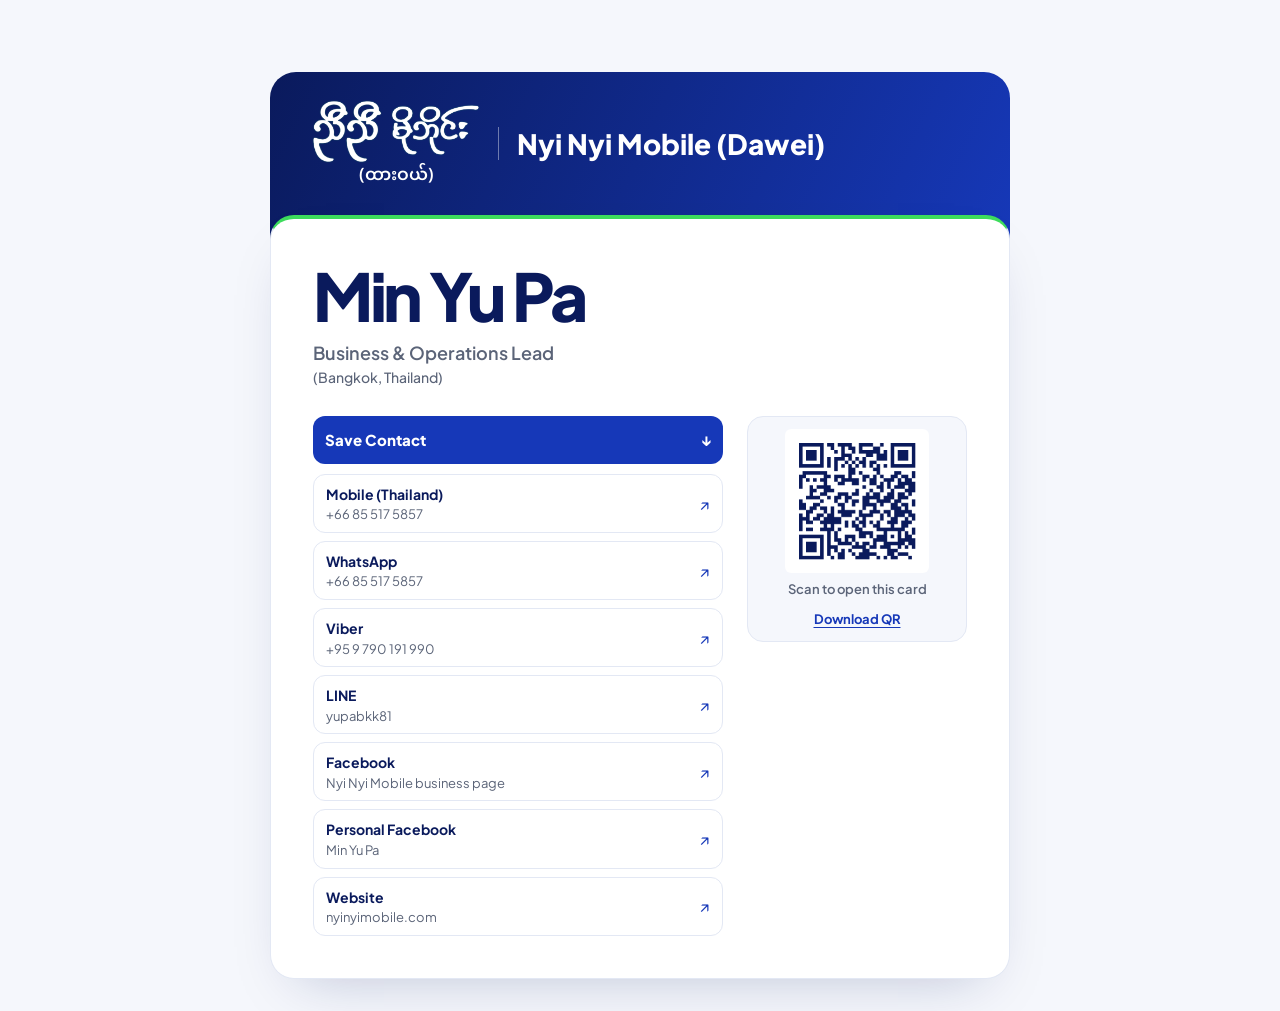
==== card/min-yu-pa/index.html @ 7b46bb81 "Publish Min Yu Pa digital name card" ====
<!doctype html>
<html lang="en">
<head>
  <meta charset="utf-8">
  <meta name="viewport" content="width=device-width, initial-scale=1">
  <title>Min Yu Pa | Nyi Nyi Mobile</title>
  <meta name="description" content="Digital name card for Min Yu Pa, Business &amp; Operations Lead at Nyi Nyi Mobile.">
  <meta name="robots" content="noindex">
  <meta name="theme-color" content="#0a1a5c">
  <link rel="canonical" href="https://nyinyimobile.com/card/min-yu-pa/">
  <link rel="icon" href="../../assets/logo/favicon-64.png" type="image/png">
  <link rel="apple-touch-icon" href="../../assets/logo/apple-touch-icon.png">
  <link rel="preconnect" href="https://fonts.googleapis.com">
  <link rel="preconnect" href="https://fonts.gstatic.com" crossorigin>
  <link href="https://fonts.googleapis.com/css2?family=Noto+Sans+Myanmar:wght@600&family=Plus+Jakarta+Sans:wght@400;500;600;700;800&display=swap" rel="stylesheet">
  <link rel="stylesheet" href="card.css">
  <meta property="og:type" content="website">
  <meta property="og:title" content="Min Yu Pa | Nyi Nyi Mobile">
  <meta property="og:description" content="Business &amp; Operations Lead at Nyi Nyi Mobile.">
  <meta property="og:url" content="https://nyinyimobile.com/card/min-yu-pa/">
  <meta property="og:site_name" content="Nyi Nyi Mobile">
</head>
<body>
  <main class="card" aria-labelledby="name">
    <header class="brand">
      <a class="brand-link" href="../../">
        <span class="brand-mark" aria-hidden="true">
          <img src="../../assets/logo/logo-wordmark-white.png" alt="" width="1200" height="453">
          <span lang="my">(ထားဝယ်)</span>
        </span>
        <span class="brand-name">Nyi Nyi Mobile (Dawei)</span>
      </a>
    </header>

    <section class="panel">
      <div class="identity">
        <h1 id="name">Min Yu Pa</h1>
        <p>Business &amp; Operations Lead</p>
        <p class="location">(Bangkok, Thailand)</p>
      </div>

      <div class="details">
        <div class="contact">
          <a class="save" href="min-yu-pa.vcf" download>Save Contact <span aria-hidden="true">↓</span></a>
          <ul class="channels" aria-label="Contact channels">
            <li><a href="tel:+66855175857">
              <span><strong>Mobile (Thailand)</strong><small>+66 85 517 5857</small></span>
              <span class="arrow" aria-hidden="true">↗</span>
            </a></li>
            <li><a href="https://wa.me/66855175857">
              <span><strong>WhatsApp</strong><small>+66 85 517 5857</small></span>
              <span class="arrow" aria-hidden="true">↗</span>
            </a></li>
            <li><a href="viber://chat?number=%2B959790191990">
              <span><strong>Viber</strong><small>+95 9 790 191 990</small></span>
              <span class="arrow" aria-hidden="true">↗</span>
            </a></li>
            <li><a href="https://line.me/ti/p/hdePA1FH_T">
              <span><strong>LINE</strong><small>yupabkk81</small></span>
              <span class="arrow" aria-hidden="true">↗</span>
            </a></li>
            <li><a href="https://www.facebook.com/profile.php?id=61550840542961">
              <span><strong>Facebook</strong><small>Nyi Nyi Mobile business page</small></span>
              <span class="arrow" aria-hidden="true">↗</span>
            </a></li>
            <li><a href="https://www.facebook.com/min.yu.pa.176594">
              <span><strong>Personal Facebook</strong><small>Min Yu Pa</small></span>
              <span class="arrow" aria-hidden="true">↗</span>
            </a></li>
            <li><a href="../../">
              <span><strong>Website</strong><small>nyinyimobile.com</small></span>
              <span class="arrow" aria-hidden="true">↗</span>
            </a></li>
          </ul>
        </div>

        <figure class="qr">
          <img src="qr.png" width="450" height="450" alt="QR code linking to Min Yu Pa’s digital name card">
          <figcaption>
            Scan to open this card
            <a href="qr.png" download="min-yu-pa-qr.png">Download QR</a>
          </figcaption>
        </figure>
      </div>
    </section>
  </main>
</body>
</html>
---- card/min-yu-pa/card.css ----
:root {
  font-family: "Plus Jakarta Sans", system-ui, sans-serif;
  color: #0f172a;
  background: #f5f7fc;
  --navy: #0a1a5c;
  --blue: #1638b8;
  --green: #3ddc5c;
  --line: #e3e8f4;
  --muted: #5b6478;
}

* { box-sizing: border-box; }

body {
  margin: 0;
  padding: 12px 12px 24px;
}

a { color: inherit; }
a:focus-visible { outline: 3px solid #2f5bff; outline-offset: 4px; }

.card {
  max-width: 740px;
  margin-inline: auto;
}

.brand {
  padding: 14px 16px 34px;
  border-radius: 26px 26px 0 0;
  background: linear-gradient(115deg, var(--navy), var(--blue));
  color: #fff;
}

.brand-link {
  display: inline-flex;
  align-items: center;
  gap: clamp(10px, 3vw, 18px);
  min-height: 44px;
  text-decoration: none;
  font-size: clamp(20px, 5.4vw, 28px);
  font-weight: 800;
  line-height: 1.2;
}

.brand-link:focus-visible { outline-color: var(--green); }

.brand-link img {
  display: block;
  width: clamp(108px, 31vw, 168px);
  height: auto;
}

.brand-mark {
  display: grid;
  flex: none;
  justify-items: center;
  gap: 3px;
  font-family: "Noto Sans Myanmar", system-ui, sans-serif;
  font-size: clamp(14px, 3.6vw, 17px);
  font-weight: 600;
}

.brand-name {
  padding-left: clamp(10px, 3vw, 18px);
  border-left: 1px solid #ffffff66;
}

.panel {
  position: relative;
  margin-top: -20px;
  padding: 16px;
  border: 1px solid var(--line);
  border-top: 4px solid var(--green);
  border-radius: 24px;
  background: #fff;
  box-shadow: 0 24px 56px -28px #0a1a5c40;
}

.identity h1 {
  margin: 0;
  color: var(--navy);
  font-size: clamp(36px, 9vw, 66px);
  font-weight: 800;
  line-height: 1.06;
  letter-spacing: -.05em;
}

.identity p {
  margin: 10px 0 0;
  color: var(--muted);
  font-size: clamp(15px, 3.4vw, 18px);
  font-weight: 600;
}

.identity .location {
  margin-top: 4px;
  font-size: 14px;
  font-weight: 500;
}

.details {
  display: grid;
  grid-template-columns: minmax(0, 1fr);
  gap: 14px;
  margin-top: 18px;
}

.channels {
  display: grid;
  gap: 8px;
  margin: 0;
  padding: 0;
  list-style: none;
}

.channels a,
.save {
  display: flex;
  align-items: center;
  justify-content: space-between;
  gap: 12px;
  min-height: 48px;
  padding: 8px 12px;
  border-radius: 12px;
  text-decoration: none;
}

.channels a {
  border: 1px solid var(--line);
  color: var(--navy);
  line-height: 1.35;
  overflow-wrap: anywhere;
}

.channels a:hover { background: #f5f7fc; }
.channels strong { font-size: 14px; }
.channels small {
  display: block;
  margin-top: 2px;
  color: var(--muted);
  font-size: 13px;
}

.arrow { flex: none; color: var(--blue); }

.save {
  margin-bottom: 10px;
  background: var(--blue);
  color: #fff;
  font-size: 15px;
  font-weight: 800;
}

.save:hover { background: var(--navy); }

.qr {
  display: grid;
  grid-template-columns: 104px minmax(0, 1fr);
  align-items: center;
  gap: 12px;
  margin: 0;
  padding: 10px;
  border: 1px solid var(--line);
  border-radius: 16px;
  background: #f5f7fc;
}

.qr img {
  width: min(100%, 144px);
  height: auto;
  border-radius: 6px;
}

.qr figcaption {
  color: var(--muted);
  font-size: 13px;
  font-weight: 600;
}

.qr a {
  display: inline-flex;
  align-items: center;
  min-height: 44px;
  color: var(--blue);
  font-size: 13px;
  font-weight: 700;
  text-underline-offset: 3px;
}

@media (min-width: 600px) {
  body { padding: clamp(20px, 8vh, 84px) 16px 32px; }
  .brand { padding: 28px clamp(24px, 6vw, 42px) 52px; }
  .panel { margin-top: -24px; padding: clamp(24px, 6vw, 42px); }
  .details {
    grid-template-columns: minmax(0, 1fr) minmax(184px, 220px);
    align-items: start;
    gap: 24px;
    margin-top: 30px;
  }
  .qr {
    grid-template-columns: minmax(0, 1fr);
    justify-items: center;
    gap: 8px;
    padding: 12px 12px 0;
    text-align: center;
  }
}
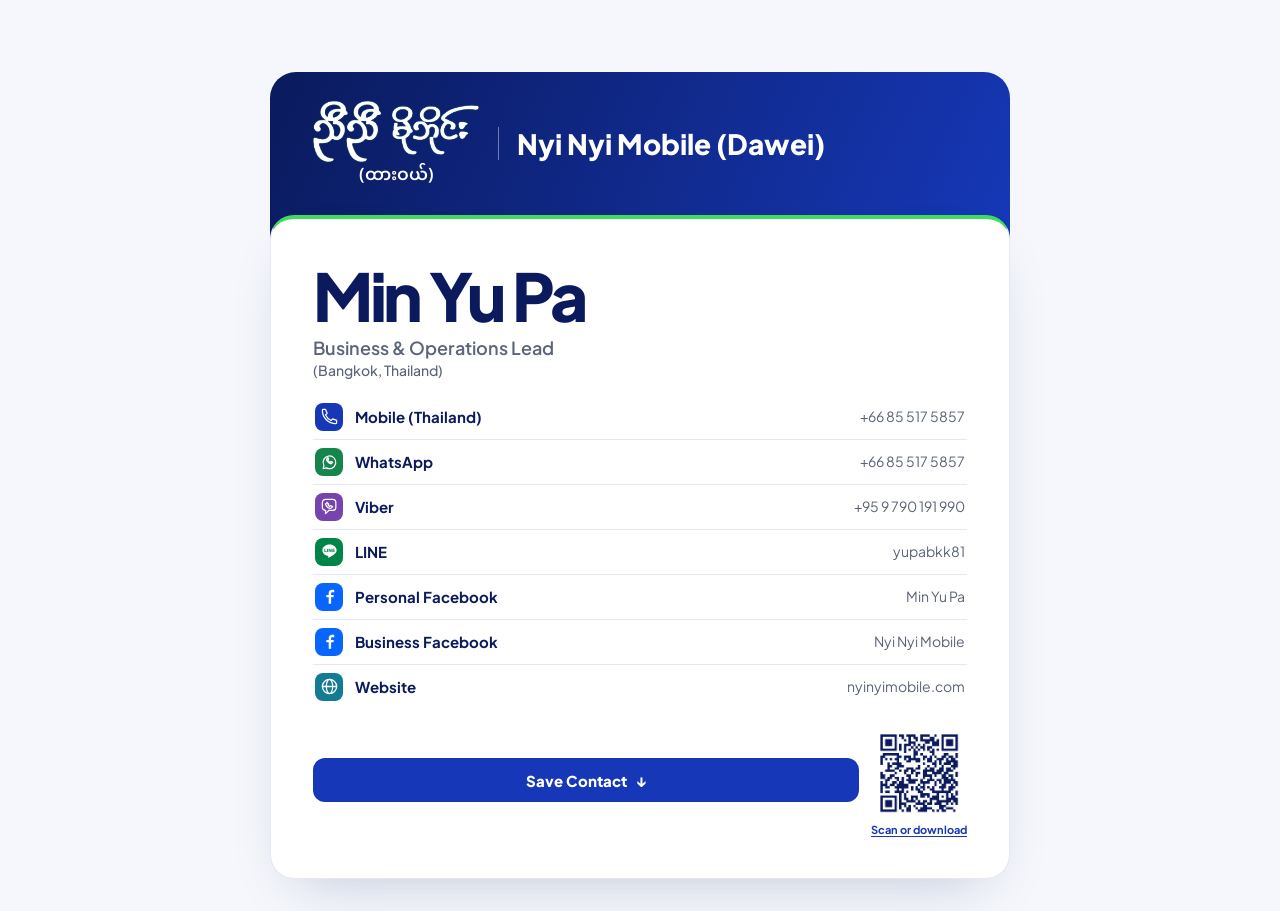
==== commit 8db70ac2: "Fit digital name card on mobile screens" ====
--- a/card/min-yu-pa/index.html
+++ b/card/min-yu-pa/index.html
@@ -39,48 +39,43 @@
         <p class="location">(Bangkok, Thailand)</p>
       </div>
 
-      <div class="details">
-        <div class="contact">
-          <a class="save" href="min-yu-pa.vcf" download>Save Contact <span aria-hidden="true">↓</span></a>
-          <ul class="channels" aria-label="Contact channels">
-            <li><a href="tel:+66855175857">
-              <span><strong>Mobile (Thailand)</strong><small>+66 85 517 5857</small></span>
-              <span class="arrow" aria-hidden="true">↗</span>
-            </a></li>
-            <li><a href="https://wa.me/66855175857">
-              <span><strong>WhatsApp</strong><small>+66 85 517 5857</small></span>
-              <span class="arrow" aria-hidden="true">↗</span>
-            </a></li>
-            <li><a href="viber://chat?number=%2B959790191990">
-              <span><strong>Viber</strong><small>+95 9 790 191 990</small></span>
-              <span class="arrow" aria-hidden="true">↗</span>
-            </a></li>
-            <li><a href="https://line.me/ti/p/hdePA1FH_T">
-              <span><strong>LINE</strong><small>yupabkk81</small></span>
-              <span class="arrow" aria-hidden="true">↗</span>
-            </a></li>
-            <li><a href="https://www.facebook.com/profile.php?id=61550840542961">
-              <span><strong>Facebook</strong><small>Nyi Nyi Mobile business page</small></span>
-              <span class="arrow" aria-hidden="true">↗</span>
-            </a></li>
-            <li><a href="https://www.facebook.com/min.yu.pa.176594">
-              <span><strong>Personal Facebook</strong><small>Min Yu Pa</small></span>
-              <span class="arrow" aria-hidden="true">↗</span>
-            </a></li>
-            <li><a href="../../">
-              <span><strong>Website</strong><small>nyinyimobile.com</small></span>
-              <span class="arrow" aria-hidden="true">↗</span>
-            </a></li>
-          </ul>
-        </div>
+      <ul class="channels" aria-label="Contact channels">
+        <li><a href="tel:+66855175857">
+          <span class="channel-icon phone" aria-hidden="true"><svg viewBox="0 0 24 24"><path d="M7 3H4a1 1 0 0 0-1 1c0 9.4 7.6 17 17 17a1 1 0 0 0 1-1v-3l-5-2-2 2a14 14 0 0 1-7-7l2-2z"/></svg></span>
+          <strong>Mobile (Thailand)</strong><small>+66 85 517 5857</small>
+        </a></li>
+        <li><a href="https://wa.me/66855175857">
+          <span class="channel-icon whatsapp" aria-hidden="true"><svg viewBox="0 0 24 24"><path d="M5 17a8 8 0 1 1 3 3l-4 1z"/><path d="M9 8c-2 2 2 7 5 7l2-2-2-1-1 1c-1 0-3-2-3-3l1-1-1-2z"/></svg></span>
+          <strong>WhatsApp</strong><small>+66 85 517 5857</small>
+        </a></li>
+        <li><a href="viber://chat?number=%2B959790191990">
+          <span class="channel-icon viber" aria-hidden="true"><svg viewBox="0 0 24 24"><path d="M20 13a4 4 0 0 1-4 4h-5l-4 4v-4a4 4 0 0 1-4-4V7a4 4 0 0 1 4-4h9a4 4 0 0 1 4 4z"/><path d="M9 7 7 9c1 4 4 6 7 5l2-2-3-1-1 1-2-2 1-1z"/></svg></span>
+          <strong>Viber</strong><small>+95 9 790 191 990</small>
+        </a></li>
+        <li><a href="https://line.me/ti/p/hdePA1FH_T">
+          <span class="channel-icon line" aria-hidden="true"><svg viewBox="0 0 24 24"><path class="icon-fill" d="M12 3c-5 0-9 3.2-9 7.3 0 3.7 3.2 6.7 7.5 7.2l-.4 2.5c5.7-2.5 10.9-5.5 10.9-9.7C21 6.2 17 3 12 3z"/><text x="12" y="12.6" text-anchor="middle">LINE</text></svg></span>
+          <strong>LINE</strong><small>yupabkk81</small>
+        </a></li>
+        <li><a href="https://www.facebook.com/min.yu.pa.176594">
+          <span class="channel-icon facebook" aria-hidden="true"><svg viewBox="0 0 24 24"><path class="icon-fill" d="M14 21v-8h3l.5-3H14V8c0-1 .4-1.5 1.6-1.5H18V3.8c-.7-.2-1.7-.3-2.7-.3C12.6 3.5 11 5.1 11 8v2H8v3h3v8z"/></svg></span>
+          <strong>Personal Facebook</strong><small>Min Yu Pa</small>
+        </a></li>
+        <li><a href="https://www.facebook.com/profile.php?id=61550840542961">
+          <span class="channel-icon facebook" aria-hidden="true"><svg viewBox="0 0 24 24"><path class="icon-fill" d="M14 21v-8h3l.5-3H14V8c0-1 .4-1.5 1.6-1.5H18V3.8c-.7-.2-1.7-.3-2.7-.3C12.6 3.5 11 5.1 11 8v2H8v3h3v8z"/></svg></span>
+          <strong>Business Facebook</strong><small>Nyi Nyi Mobile</small>
+        </a></li>
+        <li><a href="../../">
+          <span class="channel-icon website" aria-hidden="true"><svg viewBox="0 0 24 24"><circle cx="12" cy="12" r="9"/><path d="M3 12h18"/><ellipse cx="12" cy="12" rx="4" ry="9"/></svg></span>
+          <strong>Website</strong><small>nyinyimobile.com</small>
+        </a></li>
+      </ul>
 
-        <figure class="qr">
-          <img src="qr.png" width="450" height="450" alt="QR code linking to Min Yu Pa’s digital name card">
-          <figcaption>
-            Scan to open this card
-            <a href="qr.png" download="min-yu-pa-qr.png">Download QR</a>
-          </figcaption>
-        </figure>
+      <div class="actions">
+        <a class="save" href="min-yu-pa.vcf" download>Save Contact <span aria-hidden="true">↓</span></a>
+        <a class="qr" href="qr.png" download="min-yu-pa-qr.png" aria-label="Download this card’s QR code">
+          <img src="qr.png" width="450" height="450" alt="">
+          <span>Scan or download</span>
+        </a>
       </div>
     </section>
   </main>
--- a/card/min-yu-pa/card.css
+++ b/card/min-yu-pa/card.css
@@ -13,7 +13,7 @@
 
 body {
   margin: 0;
-  padding: 12px 12px 24px;
+  padding: 8px 10px 12px;
 }
 
 a { color: inherit; }
@@ -25,7 +25,7 @@
 }
 
 .brand {
-  padding: 14px 16px 34px;
+  padding: 10px 16px 28px;
   border-radius: 26px 26px 0 0;
   background: linear-gradient(115deg, var(--navy), var(--blue));
   color: #fff;
@@ -68,7 +68,7 @@
 .panel {
   position: relative;
   margin-top: -20px;
-  padding: 16px;
+  padding: 11px 12px;
   border: 1px solid var(--line);
   border-top: 4px solid var(--green);
   border-radius: 24px;
@@ -86,122 +86,142 @@
 }
 
 .identity p {
-  margin: 10px 0 0;
+  margin: 5px 0 0;
   color: var(--muted);
   font-size: clamp(15px, 3.4vw, 18px);
   font-weight: 600;
 }
 
 .identity .location {
-  margin-top: 4px;
+  margin-top: 2px;
   font-size: 14px;
   font-weight: 500;
 }
 
-.details {
-  display: grid;
-  grid-template-columns: minmax(0, 1fr);
-  gap: 14px;
-  margin-top: 18px;
-}
-
 .channels {
-  display: grid;
-  gap: 8px;
-  margin: 0;
+  margin: 8px 0 0;
   padding: 0;
   list-style: none;
 }
 
-.channels a,
+.channels li + li { border-top: 1px solid var(--line); }
+
+.channels a {
+  display: grid;
+  grid-template-columns: 28px minmax(0, 1fr) auto;
+  align-items: center;
+  gap: 7px;
+  min-height: 44px;
+  padding: 4px 2px;
+  border-radius: 6px;
+  color: var(--navy);
+  line-height: 1.2;
+  text-decoration: none;
+}
+
+.channels a:hover { background: #f5f7fc; }
+.channels strong { font-size: 13px; }
+.channels small {
+  color: var(--muted);
+  font-size: 12px;
+  text-align: right;
+}
+
+.channel-icon {
+  display: grid;
+  place-items: center;
+  width: 28px;
+  height: 28px;
+  border-radius: 8px;
+  background: var(--icon-color);
+  color: #fff;
+}
+
+.channel-icon svg {
+  width: 19px;
+  height: 19px;
+  fill: none;
+  stroke: currentColor;
+  stroke-width: 1.6;
+  stroke-linecap: round;
+  stroke-linejoin: round;
+}
+
+.channel-icon .icon-fill { fill: currentColor; stroke: none; }
+.channel-icon text {
+  fill: var(--icon-color);
+  stroke: none;
+  font: 800 5.6px system-ui, sans-serif;
+}
+
+.phone { --icon-color: #1638b8; }
+.whatsapp { --icon-color: #16854b; }
+.viber { --icon-color: #7544ae; }
+.line { --icon-color: #008447; }
+.facebook { --icon-color: #0866ff; }
+.website { --icon-color: #137b92; }
+
+.actions {
+  display: grid;
+  grid-template-columns: minmax(0, 1fr) auto;
+  align-items: center;
+  gap: 12px;
+  margin-top: 8px;
+}
+
 .save {
   display: flex;
   align-items: center;
-  justify-content: space-between;
-  gap: 12px;
-  min-height: 48px;
-  padding: 8px 12px;
+  justify-content: center;
+  gap: 8px;
+  min-height: 44px;
+  padding: 8px 10px;
   border-radius: 12px;
-  text-decoration: none;
-}
-
-.channels a {
-  border: 1px solid var(--line);
-  color: var(--navy);
-  line-height: 1.35;
-  overflow-wrap: anywhere;
-}
-
-.channels a:hover { background: #f5f7fc; }
-.channels strong { font-size: 14px; }
-.channels small {
-  display: block;
-  margin-top: 2px;
-  color: var(--muted);
-  font-size: 13px;
-}
-
-.arrow { flex: none; color: var(--blue); }
-
-.save {
-  margin-bottom: 10px;
   background: var(--blue);
   color: #fff;
   font-size: 15px;
   font-weight: 800;
+  text-decoration: none;
 }
 
 .save:hover { background: var(--navy); }
 
 .qr {
   display: grid;
-  grid-template-columns: 104px minmax(0, 1fr);
-  align-items: center;
-  gap: 12px;
-  margin: 0;
-  padding: 10px;
-  border: 1px solid var(--line);
-  border-radius: 16px;
-  background: #f5f7fc;
+  justify-items: center;
+  gap: 2px;
+  color: var(--blue);
+  font-size: 11px;
+  font-weight: 700;
+  text-underline-offset: 2px;
 }
 
 .qr img {
-  width: min(100%, 144px);
+  display: block;
+  width: 72px;
   height: auto;
   border-radius: 6px;
 }
 
-.qr figcaption {
-  color: var(--muted);
-  font-size: 13px;
-  font-weight: 600;
-}
-
-.qr a {
-  display: inline-flex;
-  align-items: center;
-  min-height: 44px;
-  color: var(--blue);
-  font-size: 13px;
-  font-weight: 700;
-  text-underline-offset: 3px;
+@media (max-width: 599px) and (max-height: 620px) {
+  body { padding-block: 4px; }
+  .brand { padding-block: 6px 22px; }
+  .brand-link img { width: clamp(96px, 28vw, 144px); }
+  .panel { padding-block: 7px; }
+  .identity h1 { font-size: 32px; }
+  .channels, .actions { margin-top: 4px; }
+  .channels li + li { border-top: 0; box-shadow: inset 0 1px var(--line); }
+  .qr img { width: 68px; }
 }
 
 @media (min-width: 600px) {
   body { padding: clamp(20px, 8vh, 84px) 16px 32px; }
   .brand { padding: 28px clamp(24px, 6vw, 42px) 52px; }
   .panel { margin-top: -24px; padding: clamp(24px, 6vw, 42px); }
-  .details {
-    grid-template-columns: minmax(0, 1fr) minmax(184px, 220px);
-    align-items: start;
-    gap: 24px;
-    margin-top: 30px;
-  }
-  .qr {
-    grid-template-columns: minmax(0, 1fr);
-    justify-items: center;
-    gap: 8px;
-    padding: 12px 12px 0;
-    text-align: center;
-  }
-}
+  .channels { margin-top: 16px; }
+  .channels a { gap: 12px; }
+  .channels strong { font-size: 15px; }
+  .channels small { font-size: 14px; }
+  .actions { margin-top: 16px; }
+  .qr img { width: 96px; }
+}
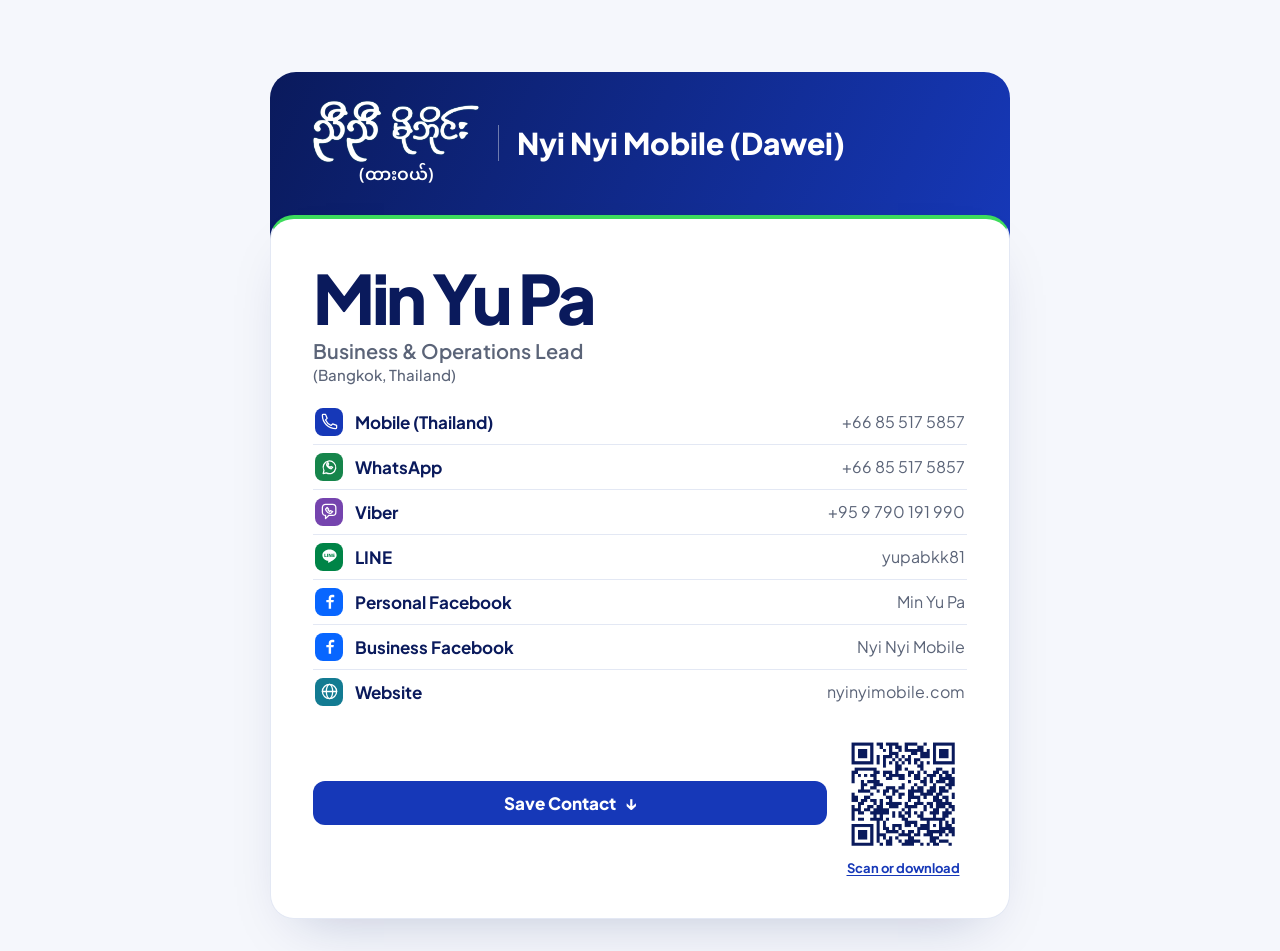
==== commit eddf0bb3: "Improve name card readability and support dark mode" ====
--- a/card/min-yu-pa/index.html
+++ b/card/min-yu-pa/index.html
@@ -6,14 +6,15 @@
   <title>Min Yu Pa | Nyi Nyi Mobile</title>
   <meta name="description" content="Digital name card for Min Yu Pa, Business &amp; Operations Lead at Nyi Nyi Mobile.">
   <meta name="robots" content="noindex">
-  <meta name="theme-color" content="#0a1a5c">
+  <meta name="theme-color" media="(prefers-color-scheme: light)" content="#0a1a5c">
+  <meta name="theme-color" media="(prefers-color-scheme: dark)" content="#0a1020">
   <link rel="canonical" href="https://nyinyimobile.com/card/min-yu-pa/">
   <link rel="icon" href="../../assets/logo/favicon-64.png" type="image/png">
   <link rel="apple-touch-icon" href="../../assets/logo/apple-touch-icon.png">
   <link rel="preconnect" href="https://fonts.googleapis.com">
   <link rel="preconnect" href="https://fonts.gstatic.com" crossorigin>
   <link href="https://fonts.googleapis.com/css2?family=Noto+Sans+Myanmar:wght@600&family=Plus+Jakarta+Sans:wght@400;500;600;700;800&display=swap" rel="stylesheet">
-  <link rel="stylesheet" href="card.css">
+  <link rel="stylesheet" href="card.css?v=2">
   <meta property="og:type" content="website">
   <meta property="og:title" content="Min Yu Pa | Nyi Nyi Mobile">
   <meta property="og:description" content="Business &amp; Operations Lead at Nyi Nyi Mobile.">
--- a/card/min-yu-pa/card.css
+++ b/card/min-yu-pa/card.css
@@ -1,7 +1,14 @@
 :root {
   font-family: "Plus Jakarta Sans", system-ui, sans-serif;
-  color: #0f172a;
-  background: #f5f7fc;
+  color-scheme: light dark;
+  color: var(--ink);
+  background: var(--page);
+  --ink: #0a1a5c;
+  --page: #f5f7fc;
+  --surface: #fff;
+  --hover: #eef2ff;
+  --link: #1638b8;
+  --focus: #2f5bff;
   --navy: #0a1a5c;
   --blue: #1638b8;
   --green: #3ddc5c;
@@ -9,6 +16,19 @@
   --muted: #5b6478;
 }
 
+@media (prefers-color-scheme: dark) {
+  :root {
+    --ink: #f3f6ff;
+    --page: #0a1020;
+    --surface: #111a2f;
+    --hover: #1b2846;
+    --link: #aec6ff;
+    --focus: #aec6ff;
+    --line: #35415c;
+    --muted: #bec9df;
+  }
+}
+
 * { box-sizing: border-box; }
 
 body {
@@ -17,7 +37,7 @@
 }
 
 a { color: inherit; }
-a:focus-visible { outline: 3px solid #2f5bff; outline-offset: 4px; }
+a:focus-visible { outline: 3px solid var(--focus); outline-offset: 4px; }
 
 .card {
   max-width: 740px;
@@ -37,7 +57,7 @@
   gap: clamp(10px, 3vw, 18px);
   min-height: 44px;
   text-decoration: none;
-  font-size: clamp(20px, 5.4vw, 28px);
+  font-size: clamp(21px, 5.6vw, 30px);
   font-weight: 800;
   line-height: 1.2;
 }
@@ -72,14 +92,14 @@
   border: 1px solid var(--line);
   border-top: 4px solid var(--green);
   border-radius: 24px;
-  background: #fff;
+  background: var(--surface);
   box-shadow: 0 24px 56px -28px #0a1a5c40;
 }
 
 .identity h1 {
   margin: 0;
-  color: var(--navy);
-  font-size: clamp(36px, 9vw, 66px);
+  color: var(--ink);
+  font-size: clamp(38px, 10vw, 68px);
   font-weight: 800;
   line-height: 1.06;
   letter-spacing: -.05em;
@@ -88,13 +108,13 @@
 .identity p {
   margin: 5px 0 0;
   color: var(--muted);
-  font-size: clamp(15px, 3.4vw, 18px);
+  font-size: clamp(16px, 4vw, 20px);
   font-weight: 600;
 }
 
 .identity .location {
   margin-top: 2px;
-  font-size: 14px;
+  font-size: 15px;
   font-weight: 500;
 }
 
@@ -114,16 +134,16 @@
   min-height: 44px;
   padding: 4px 2px;
   border-radius: 6px;
-  color: var(--navy);
+  color: var(--ink);
   line-height: 1.2;
   text-decoration: none;
 }
 
-.channels a:hover { background: #f5f7fc; }
-.channels strong { font-size: 13px; }
+.channels a:hover { background: var(--hover); }
+.channels strong { font-size: 15px; }
 .channels small {
   color: var(--muted);
-  font-size: 12px;
+  font-size: 14px;
   text-align: right;
 }
 
@@ -179,7 +199,7 @@
   border-radius: 12px;
   background: var(--blue);
   color: #fff;
-  font-size: 15px;
+  font-size: 17px;
   font-weight: 800;
   text-decoration: none;
 }
@@ -190,28 +210,34 @@
   display: grid;
   justify-items: center;
   gap: 2px;
-  color: var(--blue);
-  font-size: 11px;
+  color: var(--link);
+  font-size: 13px;
   font-weight: 700;
   text-underline-offset: 2px;
 }
 
 .qr img {
   display: block;
-  width: 72px;
+  width: clamp(96px, 27vw, 128px);
   height: auto;
   border-radius: 6px;
-}
-
-@media (max-width: 599px) and (max-height: 620px) {
-  body { padding-block: 4px; }
+  background: #fff;
+}
+
+@media (max-width: 599px) and (max-height: 650px) {
+  body { padding-block: 0; }
   .brand { padding-block: 6px 22px; }
   .brand-link img { width: clamp(96px, 28vw, 144px); }
-  .panel { padding-block: 7px; }
-  .identity h1 { font-size: 32px; }
+  .panel { padding-block: 5px; }
+  .identity h1 { font-size: 36px; }
+  .identity p { margin-top: 3px; }
   .channels, .actions { margin-top: 4px; }
   .channels li + li { border-top: 0; box-shadow: inset 0 1px var(--line); }
-  .qr img { width: 68px; }
+  .qr img { width: clamp(88px, 26vw, 106px); }
+}
+
+@media (max-width: 599px) and (max-height: 600px) {
+  .qr span { display: none; }
 }
 
 @media (min-width: 600px) {
@@ -220,8 +246,7 @@
   .panel { margin-top: -24px; padding: clamp(24px, 6vw, 42px); }
   .channels { margin-top: 16px; }
   .channels a { gap: 12px; }
-  .channels strong { font-size: 15px; }
-  .channels small { font-size: 14px; }
+  .channels strong { font-size: 17px; }
+  .channels small { font-size: 16px; }
   .actions { margin-top: 16px; }
-  .qr img { width: 96px; }
-}
+}
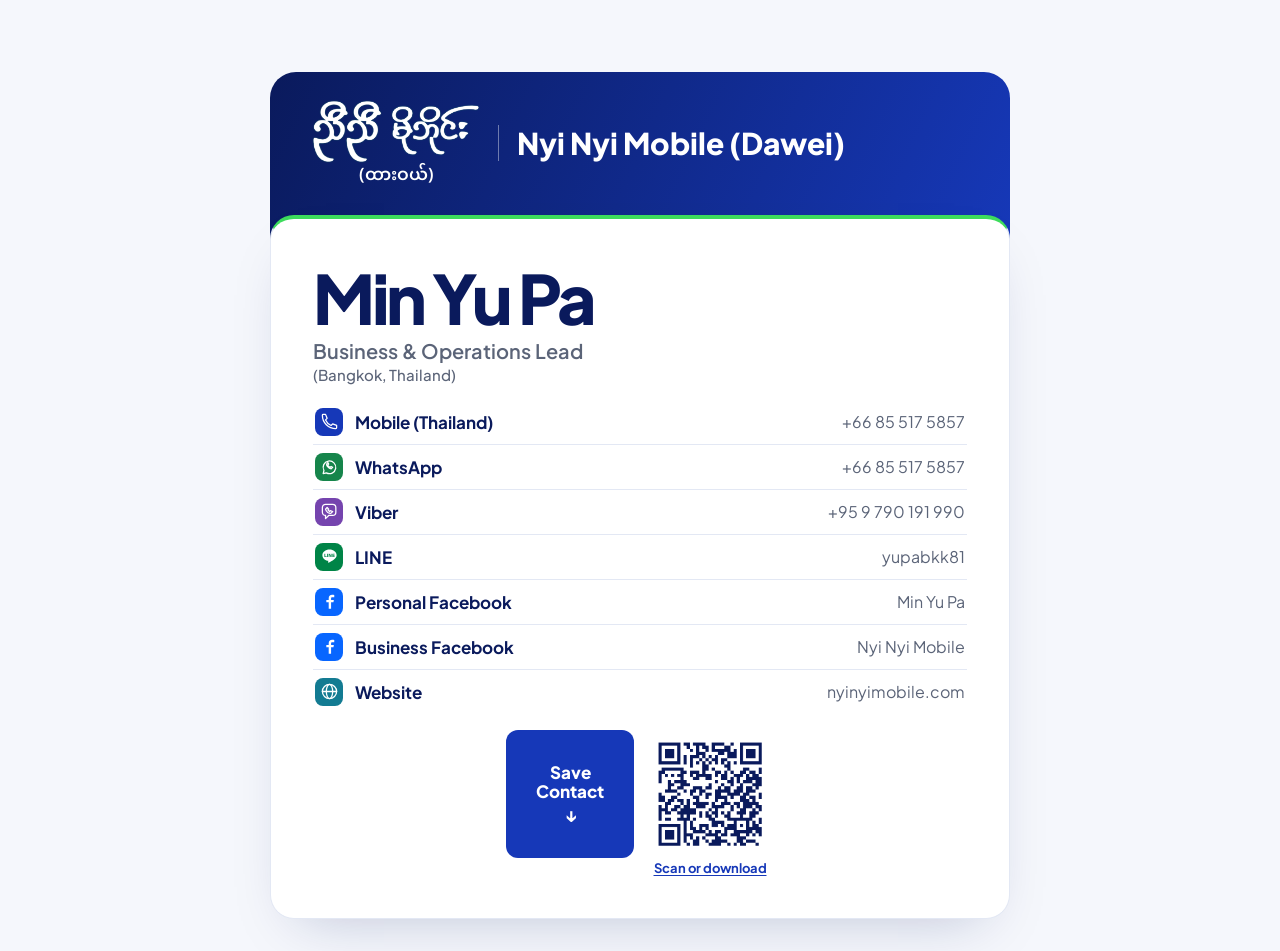
==== commit 345b29f3: "Match the Save Contact button to the QR code" ====
--- a/card/min-yu-pa/index.html
+++ b/card/min-yu-pa/index.html
@@ -14,7 +14,7 @@
   <link rel="preconnect" href="https://fonts.googleapis.com">
   <link rel="preconnect" href="https://fonts.gstatic.com" crossorigin>
   <link href="https://fonts.googleapis.com/css2?family=Noto+Sans+Myanmar:wght@600&family=Plus+Jakarta+Sans:wght@400;500;600;700;800&display=swap" rel="stylesheet">
-  <link rel="stylesheet" href="card.css?v=2">
+  <link rel="stylesheet" href="card.css?v=3">
   <meta property="og:type" content="website">
   <meta property="og:title" content="Min Yu Pa | Nyi Nyi Mobile">
   <meta property="og:description" content="Business &amp; Operations Lead at Nyi Nyi Mobile.">
--- a/card/min-yu-pa/card.css
+++ b/card/min-yu-pa/card.css
@@ -182,18 +182,22 @@
 .website { --icon-color: #137b92; }
 
 .actions {
-  display: grid;
-  grid-template-columns: minmax(0, 1fr) auto;
-  align-items: center;
+  --action-size: clamp(96px, 27vw, 128px);
+  display: grid;
+  grid-template-columns: repeat(2, minmax(0, var(--action-size)));
+  justify-content: center;
+  align-items: start;
   gap: 12px;
   margin-top: 8px;
 }
 
 .save {
   display: flex;
+  flex-direction: column;
   align-items: center;
   justify-content: center;
-  gap: 8px;
+  gap: 4px;
+  aspect-ratio: 1;
   min-height: 44px;
   padding: 8px 10px;
   border-radius: 12px;
@@ -201,6 +205,8 @@
   color: #fff;
   font-size: 17px;
   font-weight: 800;
+  line-height: 1.15;
+  text-align: center;
   text-decoration: none;
 }
 
@@ -218,13 +224,13 @@
 
 .qr img {
   display: block;
-  width: clamp(96px, 27vw, 128px);
+  width: 100%;
   height: auto;
   border-radius: 6px;
   background: #fff;
 }
 
-@media (max-width: 599px) and (max-height: 650px) {
+@media (max-width: 599px) and (max-height: 680px) {
   body { padding-block: 0; }
   .brand { padding-block: 6px 22px; }
   .brand-link img { width: clamp(96px, 28vw, 144px); }
@@ -233,7 +239,7 @@
   .identity p { margin-top: 3px; }
   .channels, .actions { margin-top: 4px; }
   .channels li + li { border-top: 0; box-shadow: inset 0 1px var(--line); }
-  .qr img { width: clamp(88px, 26vw, 106px); }
+  .actions { --action-size: clamp(88px, 26vw, 106px); }
 }
 
 @media (max-width: 599px) and (max-height: 600px) {
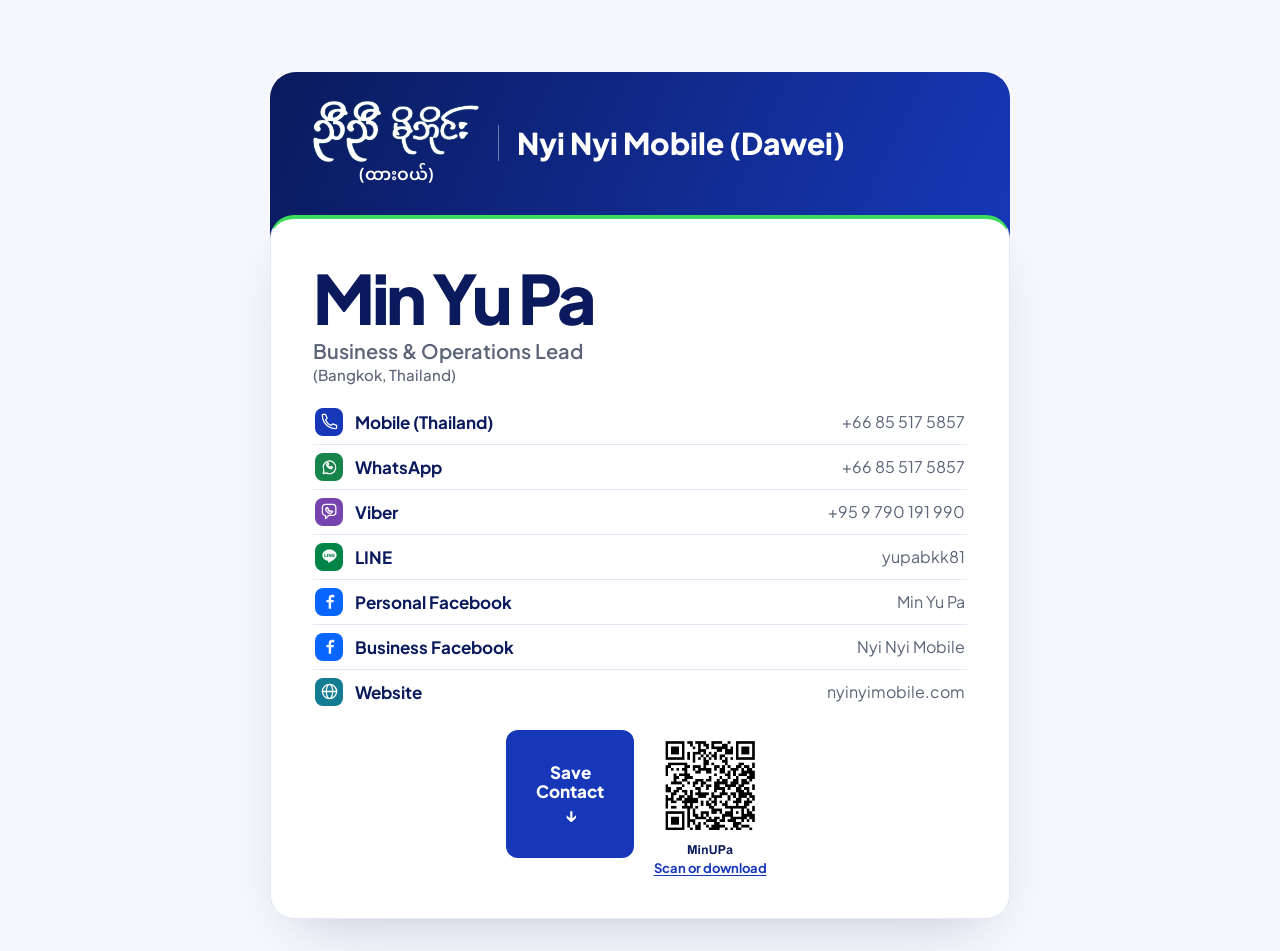
==== commit 17e89d2e: "Label the digital card QR with MinUPa" ====
--- a/card/min-yu-pa/index.html
+++ b/card/min-yu-pa/index.html
@@ -73,8 +73,8 @@
 
       <div class="actions">
         <a class="save" href="min-yu-pa.vcf" download>Save Contact <span aria-hidden="true">↓</span></a>
-        <a class="qr" href="qr.png" download="min-yu-pa-qr.png" aria-label="Download this card’s QR code">
-          <img src="qr.png" width="450" height="450" alt="">
+        <a class="qr" href="qr.png?v=2" download="min-yu-pa-qr.png" aria-label="Download the MinUPa QR code">
+          <img src="qr.png?v=2" width="450" height="450" alt="">
           <span>Scan or download</span>
         </a>
       </div>
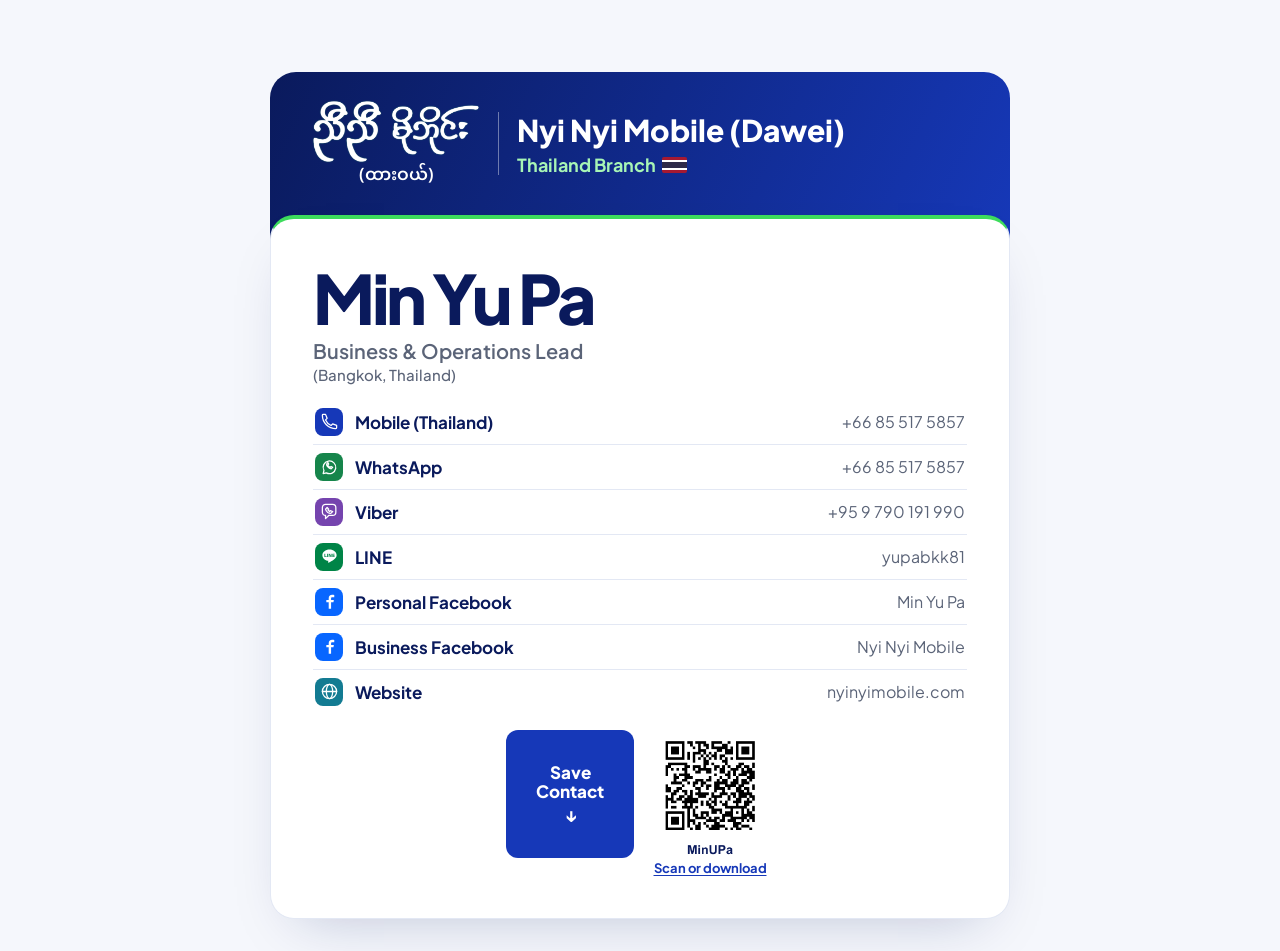
==== commit 561333b5: "Add Thailand Branch branding to Min Yu Pa card" ====
--- a/card/min-yu-pa/index.html
+++ b/card/min-yu-pa/index.html
@@ -14,7 +14,7 @@
   <link rel="preconnect" href="https://fonts.googleapis.com">
   <link rel="preconnect" href="https://fonts.gstatic.com" crossorigin>
   <link href="https://fonts.googleapis.com/css2?family=Noto+Sans+Myanmar:wght@600&family=Plus+Jakarta+Sans:wght@400;500;600;700;800&display=swap" rel="stylesheet">
-  <link rel="stylesheet" href="card.css?v=3">
+  <link rel="stylesheet" href="card.css?v=6">
   <meta property="og:type" content="website">
   <meta property="og:title" content="Min Yu Pa | Nyi Nyi Mobile">
   <meta property="og:description" content="Business &amp; Operations Lead at Nyi Nyi Mobile.">
@@ -29,7 +29,10 @@
           <img src="../../assets/logo/logo-wordmark-white.png" alt="" width="1200" height="453">
           <span lang="my">(ထားဝယ်)</span>
         </span>
-        <span class="brand-name">Nyi Nyi Mobile (Dawei)</span>
+        <span class="brand-name">
+          Nyi Nyi Mobile (Dawei)
+          <span class="brand-branch">Thailand Branch <span class="thai-flag" aria-hidden="true"></span></span>
+        </span>
       </a>
     </header>
 
--- a/card/min-yu-pa/card.css
+++ b/card/min-yu-pa/card.css
@@ -45,7 +45,7 @@
 }
 
 .brand {
-  padding: 10px 16px 28px;
+  padding: 18px 16px 36px;
   border-radius: 26px 26px 0 0;
   background: linear-gradient(115deg, var(--navy), var(--blue));
   color: #fff;
@@ -83,6 +83,27 @@
 .brand-name {
   padding-left: clamp(10px, 3vw, 18px);
   border-left: 1px solid #ffffff66;
+}
+
+.brand-branch {
+  display: block;
+  margin-top: 6px;
+  color: #a7f5b5;
+  font-size: clamp(14px, 3.7vw, 18px);
+  font-weight: 700;
+}
+
+.thai-flag {
+  display: inline-block;
+  width: 1.4em;
+  aspect-ratio: 3 / 2;
+  margin-inline-start: 0.15em;
+  vertical-align: -0.1em;
+  border-radius: 2px;
+  background: linear-gradient(
+    #a51931 0 16.667%, #fff 16.667% 33.333%, #2d2a4a 33.333% 66.667%,
+    #fff 66.667% 83.333%, #a51931 83.333% 100%
+  );
 }
 
 .panel {
@@ -232,7 +253,7 @@
 
 @media (max-width: 599px) and (max-height: 680px) {
   body { padding-block: 0; }
-  .brand { padding-block: 6px 22px; }
+  .brand { padding-block: 14px 34px; }
   .brand-link img { width: clamp(96px, 28vw, 144px); }
   .panel { padding-block: 5px; }
   .identity h1 { font-size: 36px; }
@@ -243,6 +264,8 @@
 }
 
 @media (max-width: 599px) and (max-height: 600px) {
+  .brand { padding-block: 10px 29px; }
+  .brand-branch { margin-top: 4px; }
   .qr span { display: none; }
 }
 
